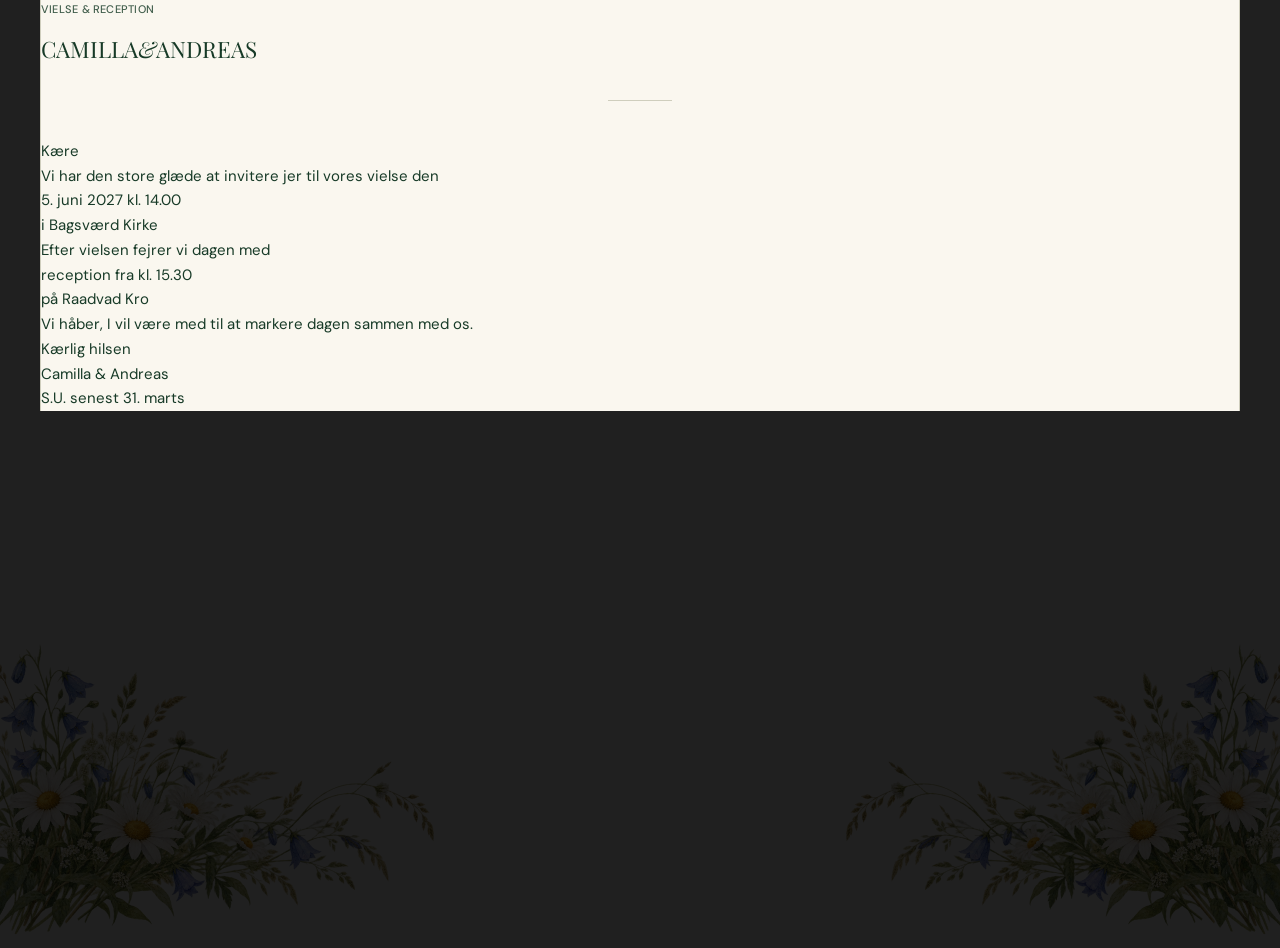
==== reception/index.html @ b546d403 "Make reception invitation a single text-based card" ====
<!doctype html>
<html lang="da">
<head>
  <meta charset="UTF-8"><meta name="viewport" content="width=device-width, initial-scale=1">
  <meta name="description" content="Invitation til vielse og reception for Camilla & Andreas">
  <title>Camilla & Andreas · Vielse og reception</title>
  <link rel="preconnect" href="https://fonts.googleapis.com"><link rel="preconnect" href="https://fonts.gstatic.com" crossorigin>
  <link href="https://fonts.googleapis.com/css2?family=DM+Sans:wght@400;500&family=Playfair+Display:ital,wght@0,400;0,500;1,400&display=swap" rel="stylesheet">
  <link rel="stylesheet" href="../style.css"><link rel="stylesheet" href="reception.css">
</head>
<body>
  <main>
    <section class="reception-card" aria-labelledby="couple">
      <img class="floral floral-left" src="../meadow-flowers.png" alt="">
      <img class="floral floral-right" src="../meadow-flowers.png" alt="">
      <div class="reception-card-content">
        <p class="label">Vielse &amp; reception</p>
        <h1 id="couple"><span>CAMILLA</span><em>&amp;</em><span>ANDREAS</span></h1>
        <span class="rule"></span>

        <p class="greeting">Kære</p>
        <p>Vi har den store glæde at invitere jer til vores vielse den</p>

        <p class="event-details">5. juni 2027 kl. 14.00<br><span>i Bagsværd Kirke</span></p>

        <p>Efter vielsen fejrer vi dagen med</p>

        <p class="event-details">reception fra kl. 15.30<br><span>på Raadvad Kro</span></p>

        <p>Vi håber, I vil være med til at markere dagen sammen med os.</p>

        <div class="signature">
          <p>Kærlig hilsen</p>
          <p>Camilla &amp; Andreas</p>
          <p class="rsvp">S.U. senest 31. marts</p>
        </div>
      </div>
    </section>
  </main>
</body>
</html>
---- style.css ----
:root{--ink:#173a27;--cream:#faf7ef;--line:#cfcebd;--muted:#405d4b}*{box-sizing:border-box}html{scroll-behavior:smooth}body{margin:0;background:#202020;color:var(--ink);font:15px/1.65 "DM Sans",sans-serif}body>*{background:var(--cream);max-width:1200px;margin:auto;border-left:1px solid var(--line);border-right:1px solid var(--line)}a{color:inherit;text-decoration:none}a:hover{text-decoration:underline;text-underline-offset:4px}h1,h2,h3,p{margin:0}h1,h2,h3{font-family:"Playfair Display",serif;font-weight:400;line-height:1.06}.site-header{height:72px;border-top:1px solid var(--line);border-bottom:1px solid var(--line);display:grid;place-items:center}nav{display:flex;gap:44px;text-transform:uppercase;font-size:10px;font-weight:500}nav a{color:var(--muted)}.hero{min-height:810px;position:relative;display:grid;place-items:center;overflow:hidden;border-bottom:1px solid var(--line)}.hero-content{position:relative;z-index:1;text-align:center;margin-top:-60px}.label{text-transform:uppercase;font-size:11px;letter-spacing:.02em;font-weight:500;color:var(--muted);margin-bottom:20px}.hero h1{display:grid;font-size:clamp(64px,10vw,132px);letter-spacing:.015em}.hero h1 em{font-size:.46em;line-height:.8;font-style:italic;font-weight:400}.rule{display:block;width:64px;height:1px;background:var(--line);margin:38px auto}.date{font:400 24px/1 "Playfair Display",serif;letter-spacing:.06em}.venues{display:flex;align-items:center;justify-content:center;gap:10px;margin-top:24px;color:var(--muted)}.venues b,footer b{font-weight:400;margin:0 3px}.map-icon{width:14px;height:14px;fill:none;stroke:currentColor;stroke-width:1.65;stroke-linecap:round;stroke-linejoin:round;flex:none}.venues a,.map-link{display:inline-flex;align-items:center;gap:5px}.venues a:hover,.map-link:hover{color:#0f4b79;text-decoration:none}.floral{position:absolute;pointer-events:none;mix-blend-mode:multiply;z-index:0}.floral-left{width:470px;left:-35px;bottom:-24px;transform:rotate(-6deg)}.floral-right{width:470px;right:-35px;bottom:-24px;transform:scaleX(-1) rotate(-6deg)}.section{min-height:610px;padding:130px 9%;border-bottom:1px solid var(--line)}.section>.label,.section>h2{text-align:center}.section h2{font-size:clamp(48px,6.7vw,78px)}.timeline-section{padding-bottom:110px;background:var(--cream)}.timeline{max-width:610px;margin:70px auto 0}.timeline-item{display:grid;grid-template-columns:145px 30px 1fr;gap:20px;min-height:123px;position:relative}.timeline-item:not(:last-child):after{content:"";position:absolute;width:1px;background:var(--line);left:159px;top:23px;bottom:-20px}.timeline-item time{text-align:right;padding-top:3px;font-size:14px;text-transform:uppercase;letter-spacing:.04em}.dot{width:11px;height:11px;border:1px solid var(--ink);border-radius:50%;background:var(--cream);margin-top:9px;z-index:1}.timeline-item h3,.practical-grid h3,.contact-list h3{font-size:29px}.timeline-item p{margin-top:7px;color:var(--muted)}.practical-section{background:#fbf8f0}.practical-layout{display:grid;grid-template-columns:1fr 1fr;gap:68px;margin-top:72px}.transport-column{border-top:1px solid var(--line)}.transport-column>h3{font-size:29px;padding:30px 0 28px}.transport-list article{padding:0 0 28px}.transport-list h4{font:400 21px/1.15 "Playfair Display",serif;margin:0}.transport-list p{margin-top:12px;max-width:390px}.practical-grid{display:block}.practical-grid article{padding:30px 0 28px;border-top:1px solid var(--line)}.practical-grid h3{font-size:29px}.practical-grid p{margin-top:16px;max-width:390px}.wishes-section{position:relative;overflow:hidden;min-height:480px;text-align:center;padding-top:110px}.wishes-section>p:not(.label){margin:25px auto 0}.wish-button{display:inline-block;margin-top:38px;padding:14px 23px;background:#dce3d2;color:var(--ink);font:400 17px/1 "Playfair Display",serif;text-decoration:none}.wish-button:hover{background:#cdd9c5;text-decoration:none}.floral-wishes{width:350px;left:-16px;bottom:-28px;transform:rotate(4deg)}.video-section{padding:80px 9%;border-bottom:1px solid var(--line)}.video-frame{max-width:900px;margin:auto;aspect-ratio:16/9;border:1px solid var(--line);background:#e8ecdf}.video-frame iframe{display:block;width:100%;height:100%;border:0}.contact-section{max-width:760px;margin:auto;min-height:430px}.contact-section .label{text-align:left}.contact-section h2{font-size:48px;border-bottom:1px solid var(--line);padding-bottom:28px}.contact-list article{margin-top:30px}.contact-list h3{font-size:19px}.contact-list p{margin-top:12px;line-height:1.85}footer{min-height:180px;text-align:center;padding:55px 20px;border-bottom:1px solid var(--line)}footer .rule{margin:10px auto 34px}footer p{font:400 19px/1 "Playfair Display",serif}@media(max-width:700px){body{background:var(--cream)}.site-header{height:60px}nav{gap:20px;font-size:9px}.hero{min-height:680px}.hero-content{margin-top:-45px}.hero h1{font-size:clamp(58px,18vw,92px)}.venues{gap:7px;font-size:13px;flex-wrap:wrap}.floral-left{width:210px;left:-25px;bottom:-12px}.floral-right{width:210px;right:-25px;bottom:-12px}.section{padding:90px 7%;min-height:auto}.video-section{padding:55px 7%}.timeline{margin-top:58px}.timeline-item{grid-template-columns:94px 24px 1fr;gap:12px;min-height:111px}.timeline-item:not(:last-child):after{left:105px}.timeline-item h3,.practical-grid h3{font-size:25px}.practical-layout{grid-template-columns:1fr;gap:0;margin-top:55px}.transport-column{margin-bottom:26px}.contact-section{min-height:auto}.contact-section h2{font-size:43px}.contact-list h3{font-size:20px}.wishes-section{min-height:440px}.floral-wishes{width:190px;left:-15px;bottom:-12px}.date{font-size:20px}}
---- reception/reception.css ----
.reception-hero{min-height:700px}.reception-hero .hero-content{max-width:650px;padding:0 28px}.reception-hero h1{font-size:clamp(62px,9vw,108px)}.reception-intro{min-height:auto;padding-bottom:115px;text-align:center}.reception-greeting{font:400 28px/1.2 "Playfair Display",serif;margin-bottom:26px}.reception-copy{max-width:600px;margin:auto;font-size:18px}.reception-copy strong{display:block;font:400 30px/1.25 "Playfair Display",serif;margin:27px 0 8px}.reception-copy .venue-line{color:var(--muted);font-size:15px}.reception-practical{min-height:auto;padding-top:105px;padding-bottom:105px}.reception-practical .practical-grid{display:grid;grid-template-columns:1fr 1fr;gap:68px;margin-top:55px}.reception-practical .practical-grid article{padding:30px 0 28px;border-top:1px solid var(--line)}.reception-practical .practical-grid h3{font-size:29px}.reception-practical .practical-grid p{margin-top:16px;max-width:390px}.reception-practical .map-link{font-weight:500}.reception-footer{min-height:160px}@media(max-width:700px){.reception-hero{min-height:620px}.reception-intro{padding-bottom:80px}.reception-copy{font-size:16px}.reception-copy strong{font-size:26px}.reception-practical{padding-top:80px;padding-bottom:80px}.reception-practical .practical-grid{grid-template-columns:1fr;gap:0;margin-top:48px}.reception-practical .practical-grid h3{font-size:25px}}
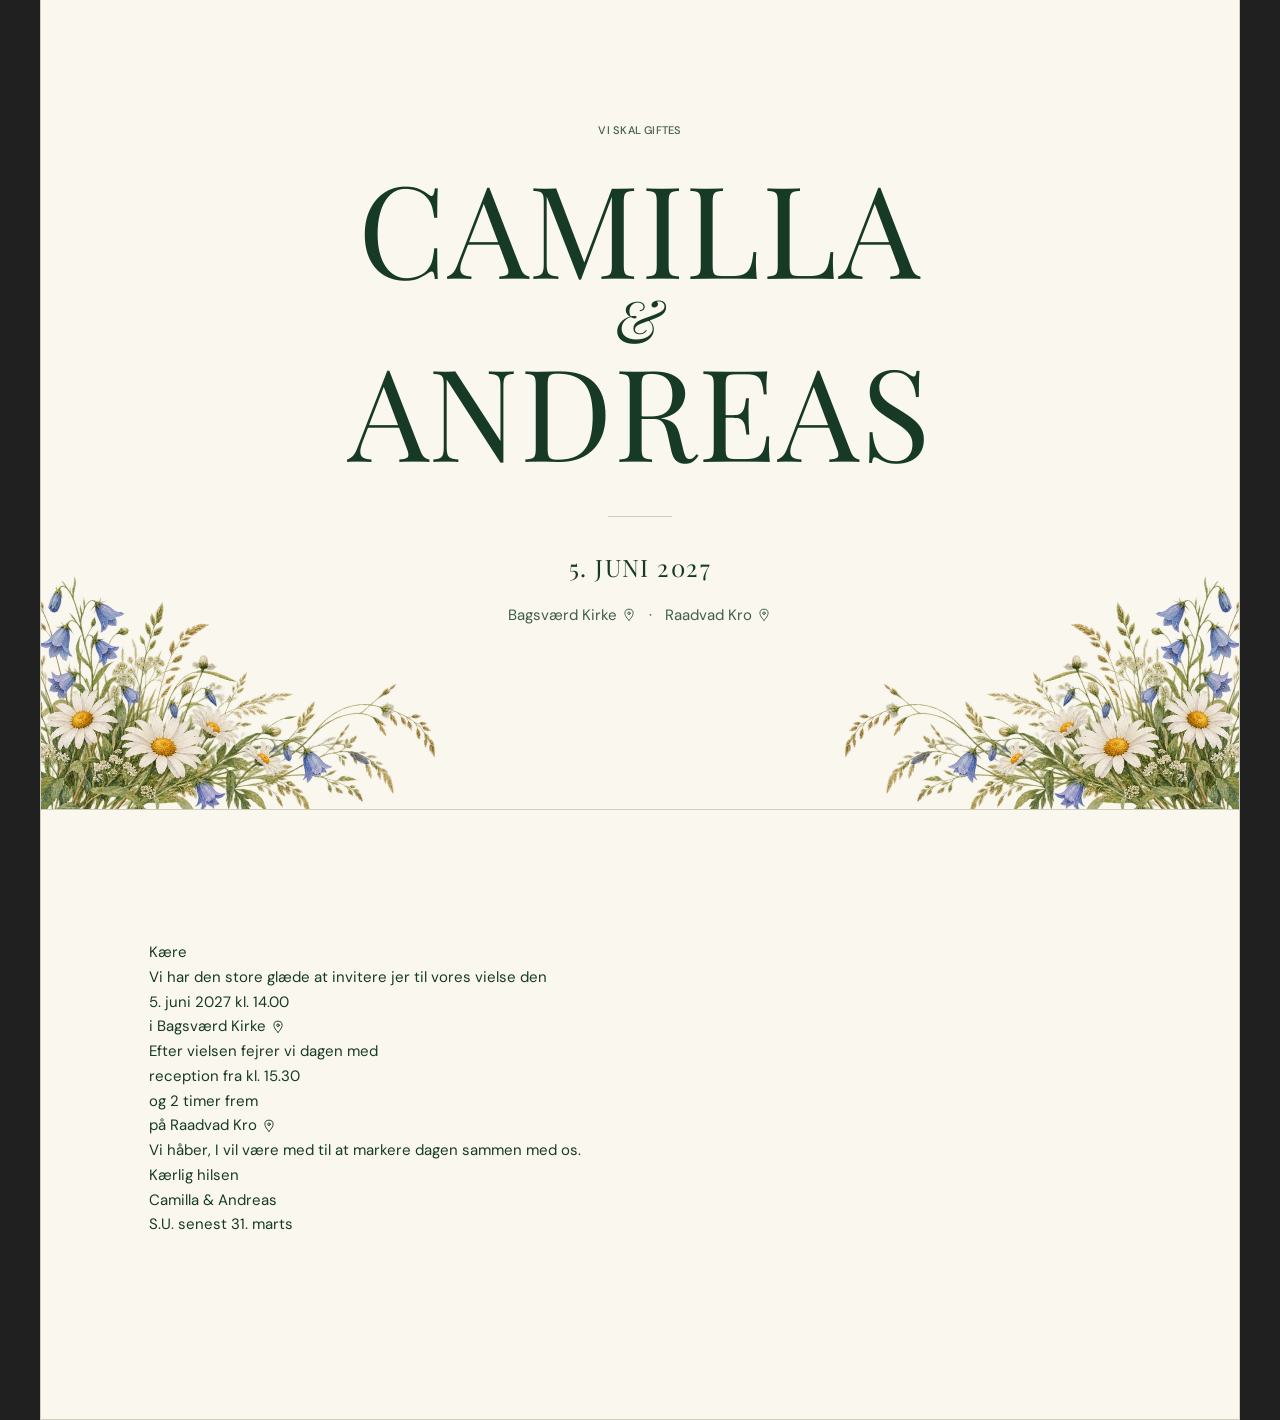
==== commit 16e30449: "Rebuild reception page around the main invitation design" ====
--- a/reception/index.html
+++ b/reception/index.html
@@ -10,29 +10,30 @@
 </head>
 <body>
   <main>
-    <section class="reception-card" aria-labelledby="couple">
+    <section class="hero" aria-labelledby="couple">
       <img class="floral floral-left" src="../meadow-flowers.png" alt="">
       <img class="floral floral-right" src="../meadow-flowers.png" alt="">
-      <div class="reception-card-content">
-        <p class="label">Vielse &amp; reception</p>
+      <div class="hero-content">
+        <p class="label">Vi skal giftes</p>
         <h1 id="couple"><span>CAMILLA</span><em>&amp;</em><span>ANDREAS</span></h1>
         <span class="rule"></span>
+        <p class="date">5. JUNI 2027</p>
+        <p class="venues"><a class="map-link" href="https://www.google.com/maps/search/?api=1&amp;query=Bagsv%C3%A6rd+Kirke" target="_blank" rel="noreferrer" title="Åbn Bagsværd Kirke i Google Maps"><span>Bagsværd Kirke</span><svg class="map-icon" viewBox="0 0 24 24" aria-hidden="true"><path d="M12 21s7-6.2 7-12A7 7 0 1 0 5 9c0 5.8 7 12 7 12Z"/><circle cx="12" cy="9" r="2.2"/></svg></a><b>·</b><a class="map-link" href="https://maps.app.goo.gl/bSJp3nUbBpWtcBUN6" target="_blank" rel="noreferrer" title="Åbn Raadvad Kro i Google Maps"><span>Raadvad Kro</span><svg class="map-icon" viewBox="0 0 24 24" aria-hidden="true"><path d="M12 21s7-6.2 7-12A7 7 0 1 0 5 9c0 5.8 7 12 7 12Z"/><circle cx="12" cy="9" r="2.2"/></svg></a></p>
+      </div>
+    </section>
 
-        <p class="greeting">Kære</p>
+    <section class="section reception-invitation" aria-label="Invitation">
+      <div class="invitation-copy">
+        <p class="invitation-greeting">Kære</p>
         <p>Vi har den store glæde at invitere jer til vores vielse den</p>
-
-        <p class="event-details">5. juni 2027 kl. 14.00<br><span>i Bagsværd Kirke</span></p>
-
+        <p class="invitation-event">5. juni 2027 kl. 14.00<br><a class="map-link" href="https://www.google.com/maps/search/?api=1&amp;query=Bagsv%C3%A6rd+Kirke" target="_blank" rel="noreferrer" title="Åbn Bagsværd Kirke i Google Maps"><span>i Bagsværd Kirke</span><svg class="map-icon" viewBox="0 0 24 24" aria-hidden="true"><path d="M12 21s7-6.2 7-12A7 7 0 1 0 5 9c0 5.8 7 12 7 12Z"/><circle cx="12" cy="9" r="2.2"/></svg></a></p>
         <p>Efter vielsen fejrer vi dagen med</p>
-
-        <p class="event-details">reception fra kl. 15.30<br><span>på Raadvad Kro</span></p>
-
+        <p class="invitation-event">reception fra kl. 15.30<br><span>og 2 timer frem</span><br><a class="map-link" href="https://maps.app.goo.gl/bSJp3nUbBpWtcBUN6" target="_blank" rel="noreferrer" title="Åbn Raadvad Kro i Google Maps"><span>på Raadvad Kro</span><svg class="map-icon" viewBox="0 0 24 24" aria-hidden="true"><path d="M12 21s7-6.2 7-12A7 7 0 1 0 5 9c0 5.8 7 12 7 12Z"/><circle cx="12" cy="9" r="2.2"/></svg></a></p>
         <p>Vi håber, I vil være med til at markere dagen sammen med os.</p>
-
-        <div class="signature">
+        <div class="invitation-signature">
           <p>Kærlig hilsen</p>
           <p>Camilla &amp; Andreas</p>
-          <p class="rsvp">S.U. senest 31. marts</p>
+          <p class="invitation-rsvp">S.U. senest 31. marts</p>
         </div>
       </div>
     </section>
--- a/reception/reception.css
+++ b/reception/reception.css
@@ -1 +1 @@
-.reception-hero{min-height:700px}.reception-hero .hero-content{max-width:650px;padding:0 28px}.reception-hero h1{font-size:clamp(62px,9vw,108px)}.reception-intro{min-height:auto;padding-bottom:115px;text-align:center}.reception-greeting{font:400 28px/1.2 "Playfair Display",serif;margin-bottom:26px}.reception-copy{max-width:600px;margin:auto;font-size:18px}.reception-copy strong{display:block;font:400 30px/1.25 "Playfair Display",serif;margin:27px 0 8px}.reception-copy .venue-line{color:var(--muted);font-size:15px}.reception-practical{min-height:auto;padding-top:105px;padding-bottom:105px}.reception-practical .practical-grid{display:grid;grid-template-columns:1fr 1fr;gap:68px;margin-top:55px}.reception-practical .practical-grid article{padding:30px 0 28px;border-top:1px solid var(--line)}.reception-practical .practical-grid h3{font-size:29px}.reception-practical .practical-grid p{margin-top:16px;max-width:390px}.reception-practical .map-link{font-weight:500}.reception-footer{min-height:160px}@media(max-width:700px){.reception-hero{min-height:620px}.reception-intro{padding-bottom:80px}.reception-copy{font-size:16px}.reception-copy strong{font-size:26px}.reception-practical{padding-top:80px;padding-bottom:80px}.reception-practical .practical-grid{grid-template-columns:1fr;gap:0;margin-top:48px}.reception-practical .practical-grid h3{font-size:25px}}+.reception-card{min-height:1000px;position:relative;display:grid;place-items:center;overflow:hidden;border-top:1px solid var(--line);border-bottom:1px solid var(--line);padding:110px 28px}.reception-card-content{position:relative;z-index:1;max-width:620px;text-align:center;font-size:17px}.reception-card .label{margin-bottom:22px}.reception-card h1{display:grid;font-size:clamp(60px,8vw,104px);letter-spacing:.015em}.reception-card h1 em{font-size:.46em;line-height:.8;font-style:italic;font-weight:400}.reception-card .rule{margin:34px auto}.reception-card-content>p{margin:0 auto 21px}.reception-card .greeting{font:400 29px/1.1 "Playfair Display",serif;margin-bottom:29px}.event-details{font:400 29px/1.25 "Playfair Display",serif!important;margin:30px auto 34px!important}.event-details span{font-size:.76em;color:var(--muted)}.signature{margin-top:50px}.signature p{margin:0}.signature p:nth-child(2){font:400 25px/1.25 "Playfair Display",serif;margin-top:8px}.signature .rsvp{margin-top:28px;font-size:14px;color:var(--muted);text-transform:uppercase;letter-spacing:.03em}.floral{position:absolute;pointer-events:none;mix-blend-mode:multiply;z-index:0}.floral-left{width:430px;left:-35px;bottom:-24px;transform:rotate(-6deg)}.floral-right{width:430px;right:-35px;bottom:-24px;transform:scaleX(-1) rotate(-6deg)}@media(max-width:700px){.reception-card{min-height:860px;padding:78px 24px}.reception-card-content{font-size:16px}.reception-card h1{font-size:clamp(54px,17vw,84px)}.reception-card .rule{margin:29px auto}.reception-card .greeting{font-size:27px;margin-bottom:25px}.event-details{font-size:25px!important;margin:26px auto 30px!important}.signature{margin-top:42px}.floral-left{width:200px;left:-24px;bottom:-12px}.floral-right{width:200px;right:-24px;bottom:-12px}}
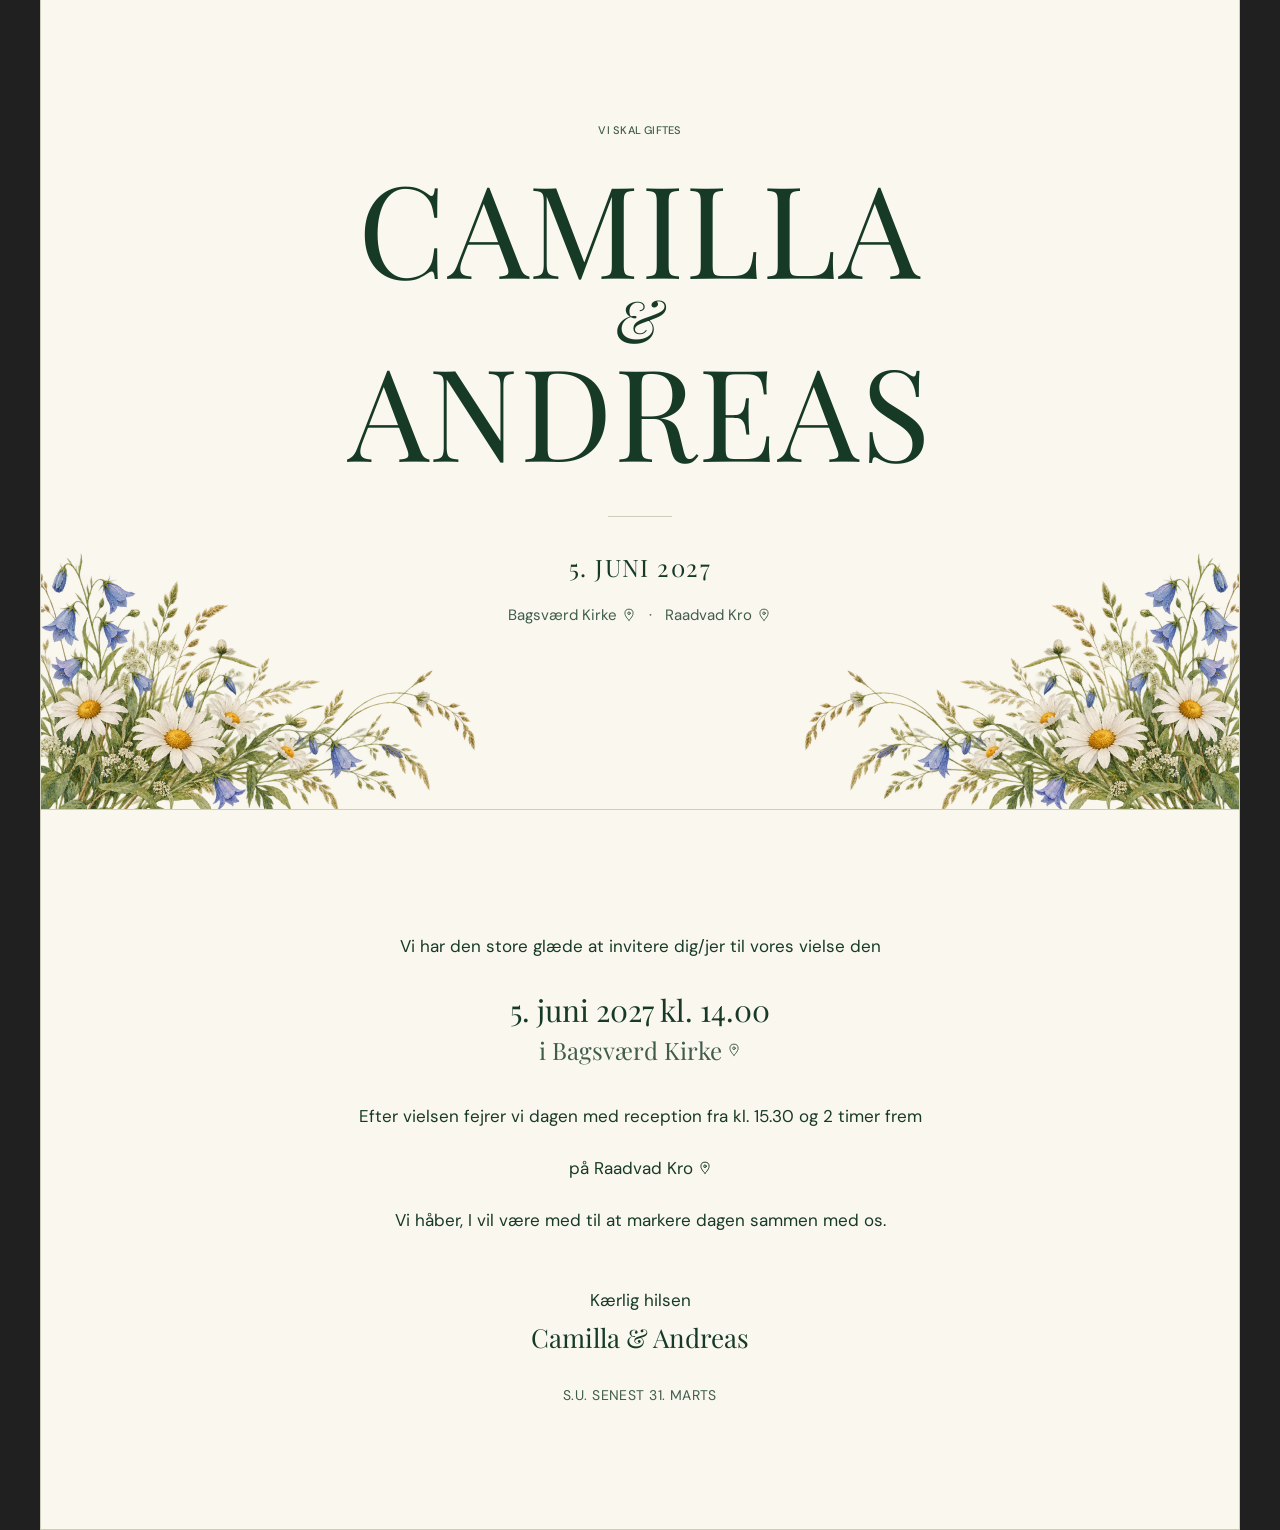
==== commit a31d9750: "Refine reception invitation wording" ====
--- a/reception/index.html
+++ b/reception/index.html
@@ -24,11 +24,10 @@
 
     <section class="section reception-invitation" aria-label="Invitation">
       <div class="invitation-copy">
-        <p class="invitation-greeting">Kære</p>
-        <p>Vi har den store glæde at invitere jer til vores vielse den</p>
+        <p>Vi har den store glæde at invitere dig/jer til vores vielse den</p>
         <p class="invitation-event">5. juni 2027 kl. 14.00<br><a class="map-link" href="https://www.google.com/maps/search/?api=1&amp;query=Bagsv%C3%A6rd+Kirke" target="_blank" rel="noreferrer" title="Åbn Bagsværd Kirke i Google Maps"><span>i Bagsværd Kirke</span><svg class="map-icon" viewBox="0 0 24 24" aria-hidden="true"><path d="M12 21s7-6.2 7-12A7 7 0 1 0 5 9c0 5.8 7 12 7 12Z"/><circle cx="12" cy="9" r="2.2"/></svg></a></p>
-        <p>Efter vielsen fejrer vi dagen med</p>
-        <p class="invitation-event">reception fra kl. 15.30<br><span>og 2 timer frem</span><br><a class="map-link" href="https://maps.app.goo.gl/bSJp3nUbBpWtcBUN6" target="_blank" rel="noreferrer" title="Åbn Raadvad Kro i Google Maps"><span>på Raadvad Kro</span><svg class="map-icon" viewBox="0 0 24 24" aria-hidden="true"><path d="M12 21s7-6.2 7-12A7 7 0 1 0 5 9c0 5.8 7 12 7 12Z"/><circle cx="12" cy="9" r="2.2"/></svg></a></p>
+        <p>Efter vielsen fejrer vi dagen med reception fra kl. 15.30 og 2 timer frem</p>
+        <p class="invitation-place"><a class="map-link" href="https://maps.app.goo.gl/bSJp3nUbBpWtcBUN6" target="_blank" rel="noreferrer" title="Åbn Raadvad Kro i Google Maps"><span>på Raadvad Kro</span><svg class="map-icon" viewBox="0 0 24 24" aria-hidden="true"><path d="M12 21s7-6.2 7-12A7 7 0 1 0 5 9c0 5.8 7 12 7 12Z"/><circle cx="12" cy="9" r="2.2"/></svg></a></p>
         <p>Vi håber, I vil være med til at markere dagen sammen med os.</p>
         <div class="invitation-signature">
           <p>Kærlig hilsen</p>
--- a/reception/reception.css
+++ b/reception/reception.css
@@ -1 +1 @@
-.reception-card{min-height:1000px;position:relative;display:grid;place-items:center;overflow:hidden;border-top:1px solid var(--line);border-bottom:1px solid var(--line);padding:110px 28px}.reception-card-content{position:relative;z-index:1;max-width:620px;text-align:center;font-size:17px}.reception-card .label{margin-bottom:22px}.reception-card h1{display:grid;font-size:clamp(60px,8vw,104px);letter-spacing:.015em}.reception-card h1 em{font-size:.46em;line-height:.8;font-style:italic;font-weight:400}.reception-card .rule{margin:34px auto}.reception-card-content>p{margin:0 auto 21px}.reception-card .greeting{font:400 29px/1.1 "Playfair Display",serif;margin-bottom:29px}.event-details{font:400 29px/1.25 "Playfair Display",serif!important;margin:30px auto 34px!important}.event-details span{font-size:.76em;color:var(--muted)}.signature{margin-top:50px}.signature p{margin:0}.signature p:nth-child(2){font:400 25px/1.25 "Playfair Display",serif;margin-top:8px}.signature .rsvp{margin-top:28px;font-size:14px;color:var(--muted);text-transform:uppercase;letter-spacing:.03em}.floral{position:absolute;pointer-events:none;mix-blend-mode:multiply;z-index:0}.floral-left{width:430px;left:-35px;bottom:-24px;transform:rotate(-6deg)}.floral-right{width:430px;right:-35px;bottom:-24px;transform:scaleX(-1) rotate(-6deg)}@media(max-width:700px){.reception-card{min-height:860px;padding:78px 24px}.reception-card-content{font-size:16px}.reception-card h1{font-size:clamp(54px,17vw,84px)}.reception-card .rule{margin:29px auto}.reception-card .greeting{font-size:27px;margin-bottom:25px}.event-details{font-size:25px!important;margin:26px auto 30px!important}.signature{margin-top:42px}.floral-left{width:200px;left:-24px;bottom:-12px}.floral-right{width:200px;right:-24px;bottom:-12px}}+.reception-invitation{min-height:720px;display:grid;place-items:center;text-align:center;padding-top:110px;padding-bottom:110px}.invitation-copy{max-width:610px;font-size:17px}.invitation-copy>p{margin:0 auto 24px}.invitation-greeting{font:400 31px/1.15 "Playfair Display",serif!important;margin-bottom:30px!important}.invitation-event{font:400 30px/1.28 "Playfair Display",serif!important;margin:31px auto 34px!important}.invitation-event>span{font-size:.8em;color:var(--muted)}.invitation-event .map-link{font-size:.8em;color:var(--muted);margin-top:2px}.invitation-signature{margin-top:52px}.invitation-signature p{margin:0}.invitation-signature p:nth-child(2){font:400 26px/1.25 "Playfair Display",serif;margin-top:8px}.invitation-rsvp{margin-top:30px!important;color:var(--muted);font-size:14px;text-transform:uppercase;letter-spacing:.03em}.reception-invitation .map-link:hover{color:#0f4b79;text-decoration:none}@media(max-width:700px){.reception-invitation{min-height:620px;padding:80px 8%}.invitation-copy{font-size:16px}.invitation-greeting{font-size:28px!important}.invitation-event{font-size:26px!important;margin:28px auto 31px!important}.invitation-signature{margin-top:44px}}
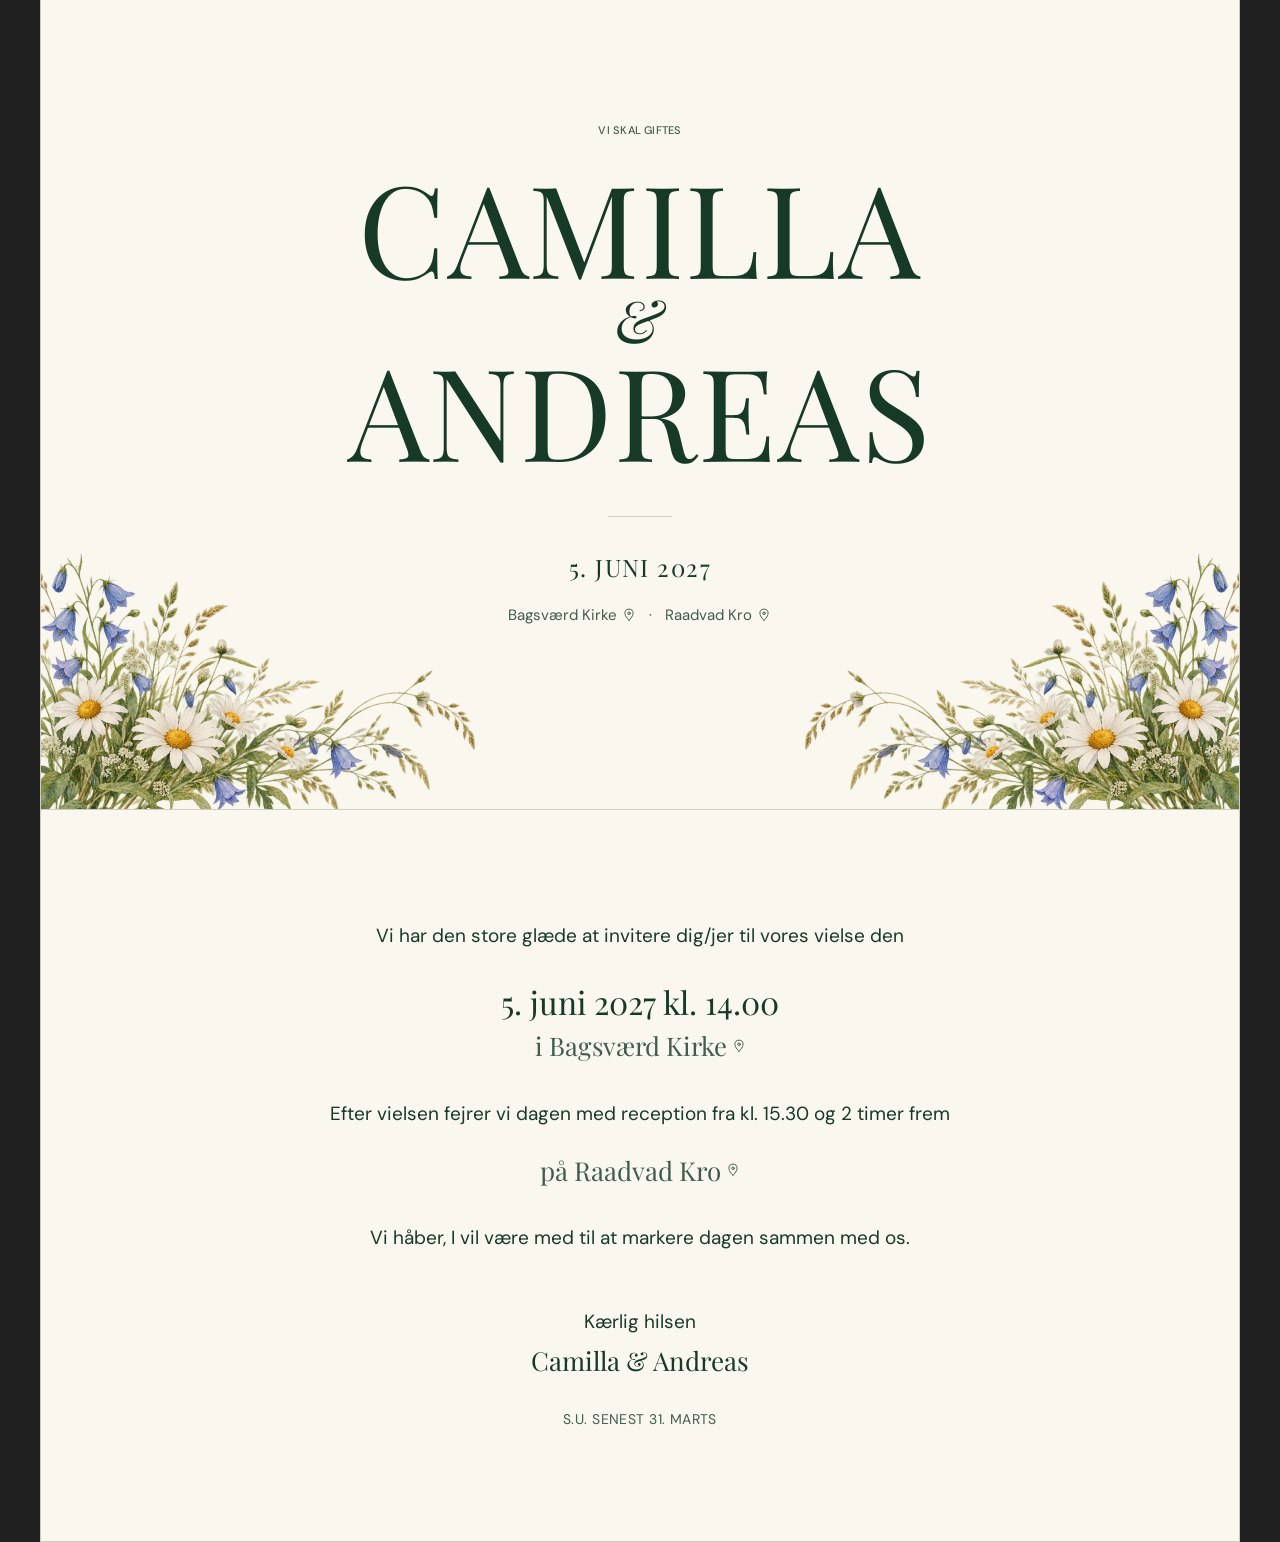
==== commit 6223ffbf: "Reduce reception invitation hero" ====
--- a/reception/index.html
+++ b/reception/index.html
@@ -10,7 +10,7 @@
 </head>
 <body>
   <main>
-    <section class="hero" aria-labelledby="couple">
+    <section class="hero reception-hero" aria-labelledby="couple">
       <img class="floral floral-left" src="../meadow-flowers.png" alt="">
       <img class="floral floral-right" src="../meadow-flowers.png" alt="">
       <div class="hero-content">
--- a/reception/reception.css
+++ b/reception/reception.css
@@ -1 +1 @@
-.reception-invitation{min-height:720px;display:grid;place-items:center;text-align:center;padding-top:110px;padding-bottom:110px}.invitation-copy{max-width:610px;font-size:17px}.invitation-copy>p{margin:0 auto 24px}.invitation-greeting{font:400 31px/1.15 "Playfair Display",serif!important;margin-bottom:30px!important}.invitation-event{font:400 30px/1.28 "Playfair Display",serif!important;margin:31px auto 34px!important}.invitation-event>span{font-size:.8em;color:var(--muted)}.invitation-event .map-link{font-size:.8em;color:var(--muted);margin-top:2px}.invitation-signature{margin-top:52px}.invitation-signature p{margin:0}.invitation-signature p:nth-child(2){font:400 26px/1.25 "Playfair Display",serif;margin-top:8px}.invitation-rsvp{margin-top:30px!important;color:var(--muted);font-size:14px;text-transform:uppercase;letter-spacing:.03em}.reception-invitation .map-link:hover{color:#0f4b79;text-decoration:none}@media(max-width:700px){.reception-invitation{min-height:620px;padding:80px 8%}.invitation-copy{font-size:16px}.invitation-greeting{font-size:28px!important}.invitation-event{font-size:26px!important;margin:28px auto 31px!important}.invitation-signature{margin-top:44px}}+.reception-invitation{min-height:720px;display:grid;place-items:center;text-align:center;padding-top:110px;padding-bottom:110px}.invitation-copy{max-width:660px;font-size:19px}.invitation-copy>p{margin:0 auto 24px}.invitation-event{font:400 32px/1.28 "Playfair Display",serif!important;margin:31px auto 34px!important}.invitation-event>span{font-size:.8em;color:var(--muted)}.invitation-event .map-link{font-size:.8em;color:var(--muted);margin-top:2px}.invitation-place{font:400 26px/1.3 "Playfair Display",serif!important;margin:0 auto 35px!important;color:var(--muted)}.invitation-place .map-link{color:inherit}.invitation-signature{margin-top:52px}.invitation-signature p{margin:0}.invitation-signature p:nth-child(2){font:400 26px/1.25 "Playfair Display",serif;margin-top:8px}.invitation-rsvp{margin-top:30px!important;color:var(--muted);font-size:14px;text-transform:uppercase;letter-spacing:.03em}.reception-invitation .map-link:hover{color:#0f4b79;text-decoration:none}@media(max-width:700px){.reception-invitation{min-height:620px;padding:80px 8%}.invitation-copy{font-size:17px}.invitation-event{font-size:28px!important;margin:28px auto 31px!important}.invitation-place{font-size:24px!important;margin-bottom:31px!important}.invitation-signature{margin-top:44px}}
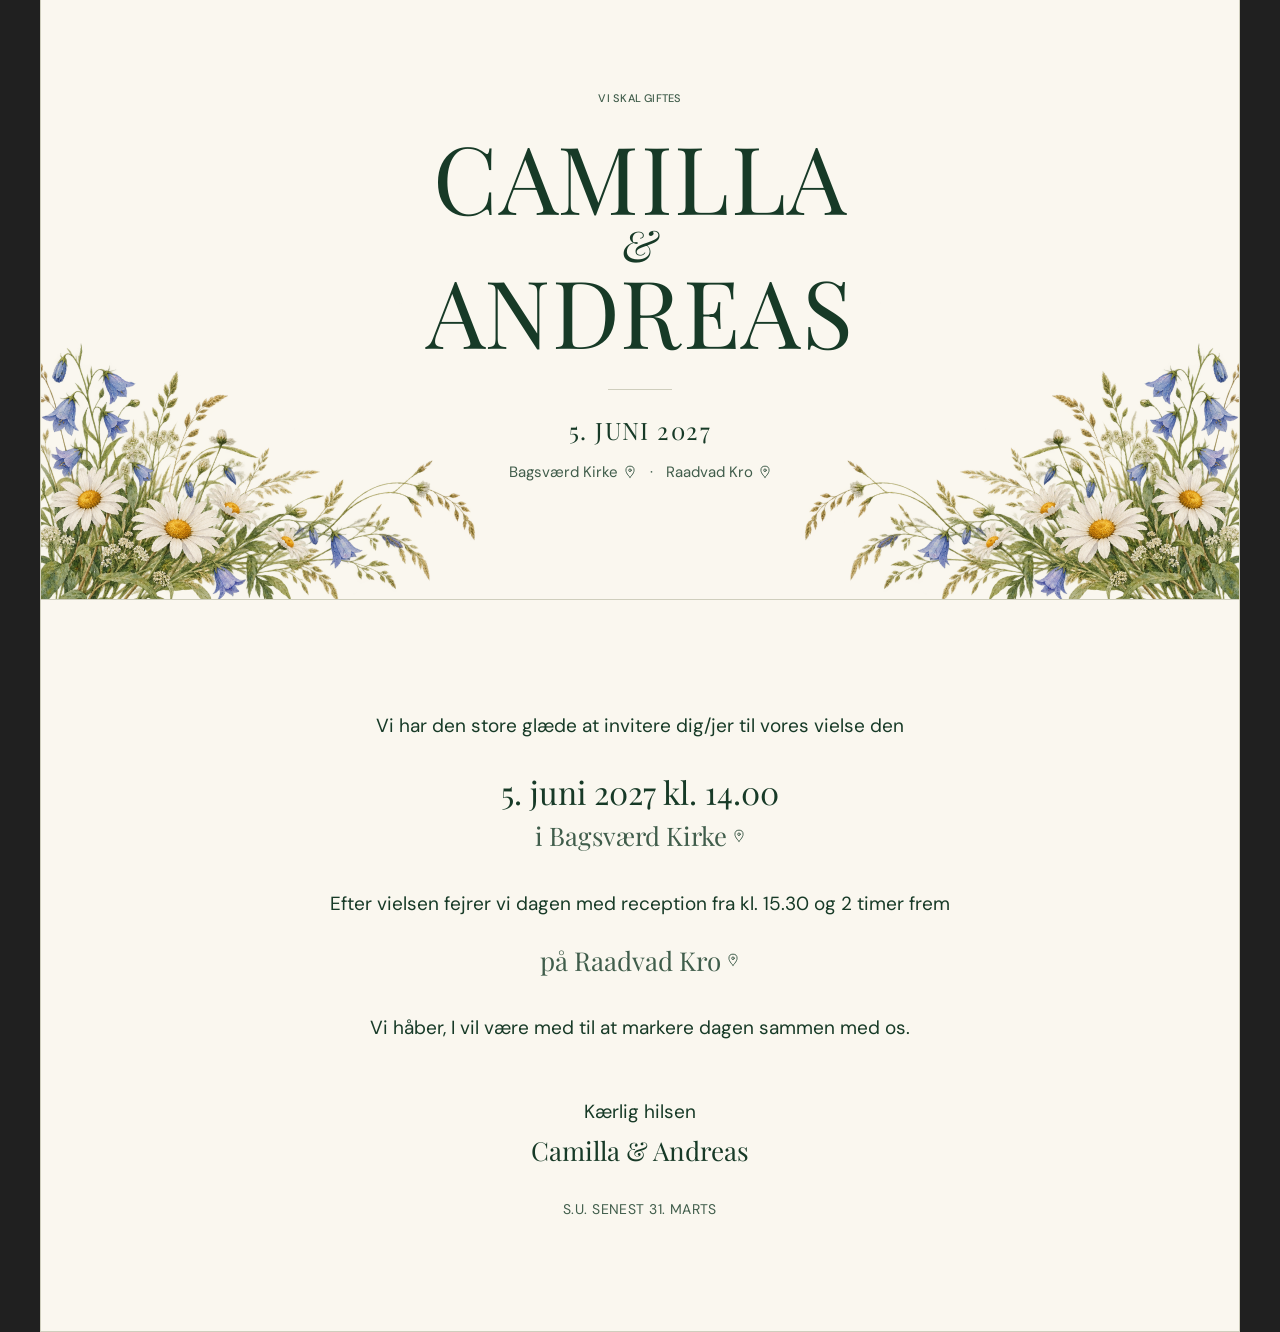
==== commit b8dac61b: "Refresh reception invitation stylesheet" ====
--- a/reception/index.html
+++ b/reception/index.html
@@ -6,7 +6,7 @@
   <title>Camilla & Andreas · Vielse og reception</title>
   <link rel="preconnect" href="https://fonts.googleapis.com"><link rel="preconnect" href="https://fonts.gstatic.com" crossorigin>
   <link href="https://fonts.googleapis.com/css2?family=DM+Sans:wght@400;500&family=Playfair+Display:ital,wght@0,400;0,500;1,400&display=swap" rel="stylesheet">
-  <link rel="stylesheet" href="../style.css"><link rel="stylesheet" href="reception.css">
+  <link rel="stylesheet" href="../style.css"><link rel="stylesheet" href="reception.css?v=20261028-3">
 </head>
 <body>
   <main>
--- a/reception/reception.css
+++ b/reception/reception.css
@@ -1 +1 @@
-.reception-invitation{min-height:720px;display:grid;place-items:center;text-align:center;padding-top:110px;padding-bottom:110px}.invitation-copy{max-width:660px;font-size:19px}.invitation-copy>p{margin:0 auto 24px}.invitation-event{font:400 32px/1.28 "Playfair Display",serif!important;margin:31px auto 34px!important}.invitation-event>span{font-size:.8em;color:var(--muted)}.invitation-event .map-link{font-size:.8em;color:var(--muted);margin-top:2px}.invitation-place{font:400 26px/1.3 "Playfair Display",serif!important;margin:0 auto 35px!important;color:var(--muted)}.invitation-place .map-link{color:inherit}.invitation-signature{margin-top:52px}.invitation-signature p{margin:0}.invitation-signature p:nth-child(2){font:400 26px/1.25 "Playfair Display",serif;margin-top:8px}.invitation-rsvp{margin-top:30px!important;color:var(--muted);font-size:14px;text-transform:uppercase;letter-spacing:.03em}.reception-invitation .map-link:hover{color:#0f4b79;text-decoration:none}@media(max-width:700px){.reception-invitation{min-height:620px;padding:80px 8%}.invitation-copy{font-size:17px}.invitation-event{font-size:28px!important;margin:28px auto 31px!important}.invitation-place{font-size:24px!important;margin-bottom:31px!important}.invitation-signature{margin-top:44px}}+.reception-invitation{min-height:720px;display:grid;place-items:center;text-align:center;padding-top:110px;padding-bottom:110px}.invitation-copy{max-width:660px;font-size:19px}.invitation-copy>p{margin:0 auto 24px}.invitation-event{font:400 32px/1.28 "Playfair Display",serif!important;margin:31px auto 34px!important}.invitation-event>span{font-size:.8em;color:var(--muted)}.invitation-event .map-link{font-size:.8em;color:var(--muted);margin-top:2px}.invitation-place{font:400 26px/1.3 "Playfair Display",serif!important;margin:0 auto 35px!important;color:var(--muted)}.invitation-place .map-link{color:inherit}.invitation-signature{margin-top:52px}.invitation-signature p{margin:0}.invitation-signature p:nth-child(2){font:400 26px/1.25 "Playfair Display",serif;margin-top:8px}.invitation-rsvp{margin-top:30px!important;color:var(--muted);font-size:14px;text-transform:uppercase;letter-spacing:.03em}.reception-invitation .map-link:hover{color:#0f4b79;text-decoration:none}@media(max-width:700px){.reception-invitation{min-height:620px;padding:80px 8%}.invitation-copy{font-size:17px}.invitation-event{font-size:28px!important;margin:28px auto 31px!important}.invitation-place{font-size:24px!important;margin-bottom:31px!important}.invitation-signature{margin-top:44px}}.reception-hero{min-height:600px}.reception-hero .hero-content{margin-top:-25px}.reception-hero h1{font-size:clamp(54px,8vw,94px)}.reception-hero .rule{margin:28px auto}.reception-hero .venues{margin-top:18px}.invitation-copy{margin-left:auto;margin-right:auto;text-align:center}.invitation-copy>p,.invitation-signature p{text-align:center}@media(max-width:700px){.reception-hero{min-height:540px}.reception-hero .hero-content{margin-top:-15px}.reception-hero h1{font-size:clamp(52px,16vw,80px)}}
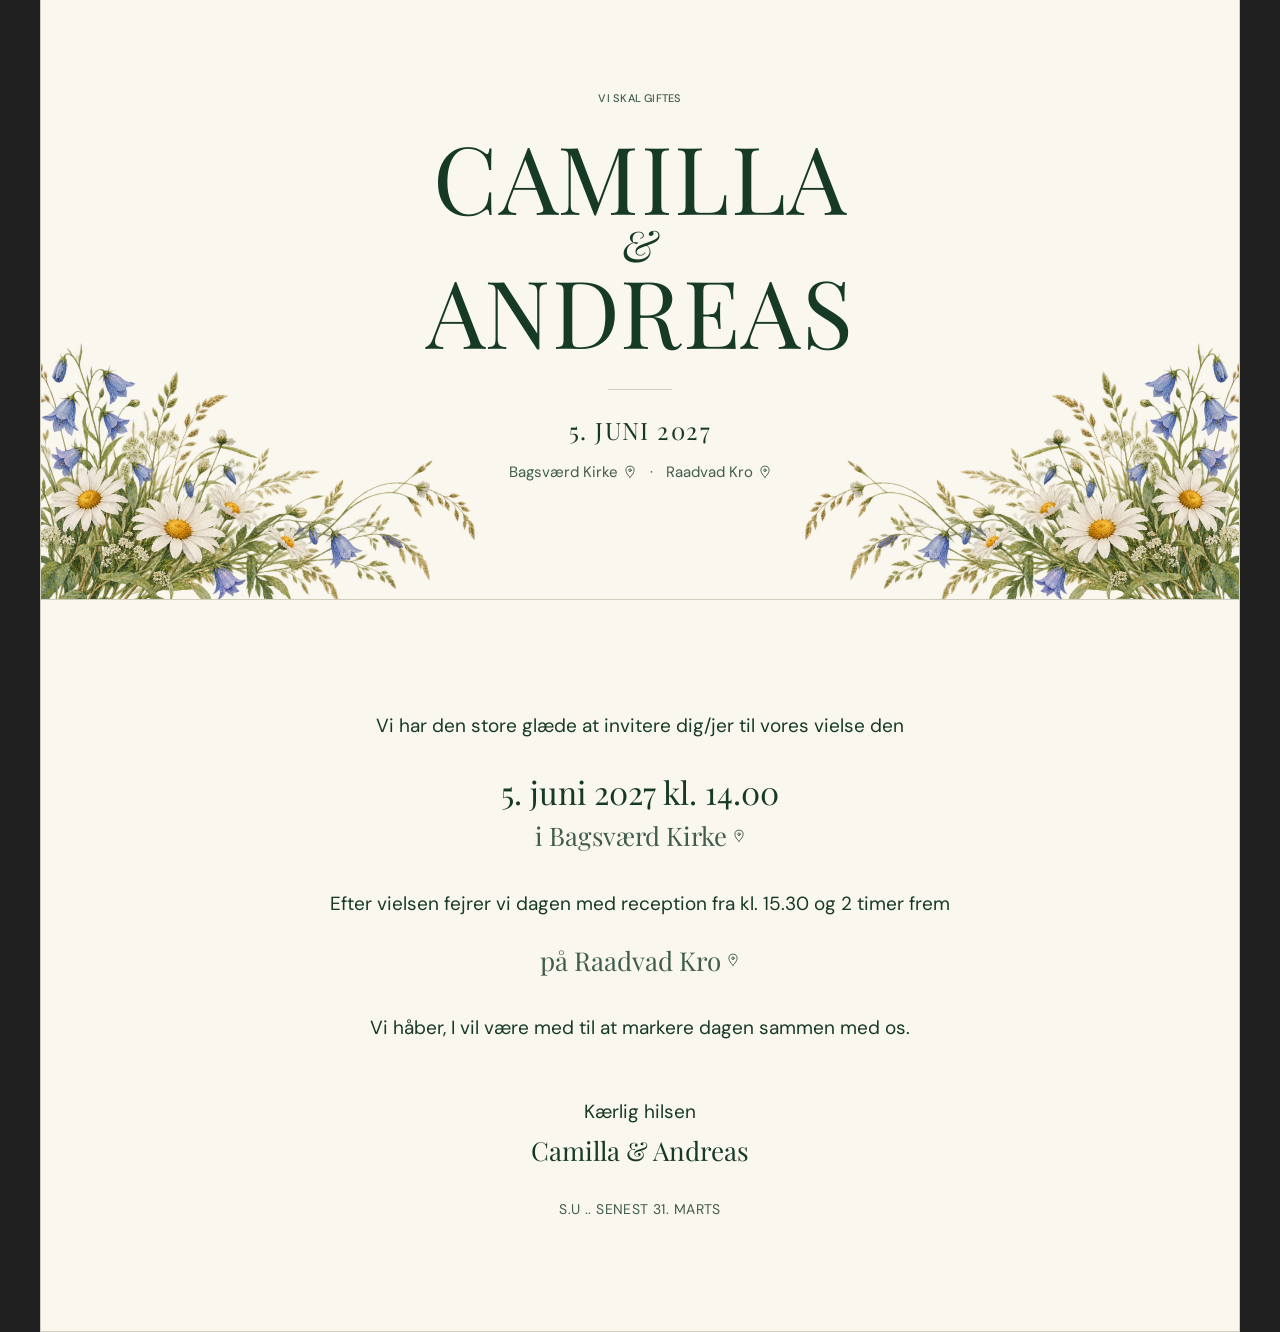
==== commit 1c70aeb5: "Update reception RSVP marker" ====
--- a/reception/index.html
+++ b/reception/index.html
@@ -32,7 +32,7 @@
         <div class="invitation-signature">
           <p>Kærlig hilsen</p>
           <p>Camilla &amp; Andreas</p>
-          <p class="invitation-rsvp">S.U. senest 31. marts</p>
+          <p class="invitation-rsvp">S.U .. senest 31. marts</p>
         </div>
       </div>
     </section>
--- a/reception/reception.css
+++ b/reception/reception.css
@@ -1 +1 @@
-.reception-invitation{min-height:720px;display:grid;place-items:center;text-align:center;padding-top:110px;padding-bottom:110px}.invitation-copy{max-width:660px;font-size:19px}.invitation-copy>p{margin:0 auto 24px}.invitation-event{font:400 32px/1.28 "Playfair Display",serif!important;margin:31px auto 34px!important}.invitation-event>span{font-size:.8em;color:var(--muted)}.invitation-event .map-link{font-size:.8em;color:var(--muted);margin-top:2px}.invitation-place{font:400 26px/1.3 "Playfair Display",serif!important;margin:0 auto 35px!important;color:var(--muted)}.invitation-place .map-link{color:inherit}.invitation-signature{margin-top:52px}.invitation-signature p{margin:0}.invitation-signature p:nth-child(2){font:400 26px/1.25 "Playfair Display",serif;margin-top:8px}.invitation-rsvp{margin-top:30px!important;color:var(--muted);font-size:14px;text-transform:uppercase;letter-spacing:.03em}.reception-invitation .map-link:hover{color:#0f4b79;text-decoration:none}@media(max-width:700px){.reception-invitation{min-height:620px;padding:80px 8%}.invitation-copy{font-size:17px}.invitation-event{font-size:28px!important;margin:28px auto 31px!important}.invitation-place{font-size:24px!important;margin-bottom:31px!important}.invitation-signature{margin-top:44px}}.reception-hero{min-height:600px}.reception-hero .hero-content{margin-top:-25px}.reception-hero h1{font-size:clamp(54px,8vw,94px)}.reception-hero .rule{margin:28px auto}.reception-hero .venues{margin-top:18px}.invitation-copy{margin-left:auto;margin-right:auto;text-align:center}.invitation-copy>p,.invitation-signature p{text-align:center}@media(max-width:700px){.reception-hero{min-height:540px}.reception-hero .hero-content{margin-top:-15px}.reception-hero h1{font-size:clamp(52px,16vw,80px)}}+.reception-invitation{min-height:720px;display:grid;place-items:center;text-align:center;padding-top:110px;padding-bottom:110px}.invitation-copy{max-width:660px;font-size:19px}.invitation-copy>p{margin:0 auto 24px}.invitation-event{font:400 32px/1.28 "Playfair Display",serif!important;margin:31px auto 34px!important}.invitation-event>span{font-size:.8em;color:var(--muted)}.invitation-event .map-link{font-size:.8em;color:var(--muted);margin-top:2px}.invitation-place{font:400 26px/1.3 "Playfair Display",serif!important;margin:0 auto 35px!important;color:var(--muted)}.invitation-place .map-link{color:inherit}.invitation-signature{margin-top:52px}.invitation-signature p{margin:0}.invitation-signature p:nth-child(2){font:400 26px/1.25 "Playfair Display",serif;margin-top:8px}.invitation-rsvp{margin-top:30px!important;color:var(--muted);font-size:14px;text-transform:uppercase;letter-spacing:.03em}.reception-invitation .map-link:hover{color:#0f4b79;text-decoration:none}@media(max-width:700px){.reception-invitation{min-height:620px;padding:80px 8%}.invitation-copy{font-size:17px}.invitation-event{font-size:28px!important;margin:28px auto 31px!important}.invitation-place{font-size:24px!important;margin-bottom:31px!important}.invitation-signature{margin-top:44px}}.reception-hero{min-height:600px}.reception-hero .hero-content{margin-top:-25px}.reception-hero h1{font-size:clamp(54px,8vw,94px)}.reception-hero .rule{margin:28px auto}.reception-hero .venues{margin-top:18px}.invitation-copy{margin-left:auto;margin-right:auto;text-align:center}.invitation-copy>p,.invitation-signature p{text-align:center}@media(max-width:700px){.reception-hero{min-height:540px}.reception-hero .hero-content{margin-top:-15px}.reception-hero h1{font-size:clamp(52px,16vw,80px)}}.reception-invitation,.reception-invitation .invitation-copy,.reception-invitation .invitation-copy p,.reception-invitation .invitation-signature,.reception-invitation .invitation-signature p{text-align:center!important}
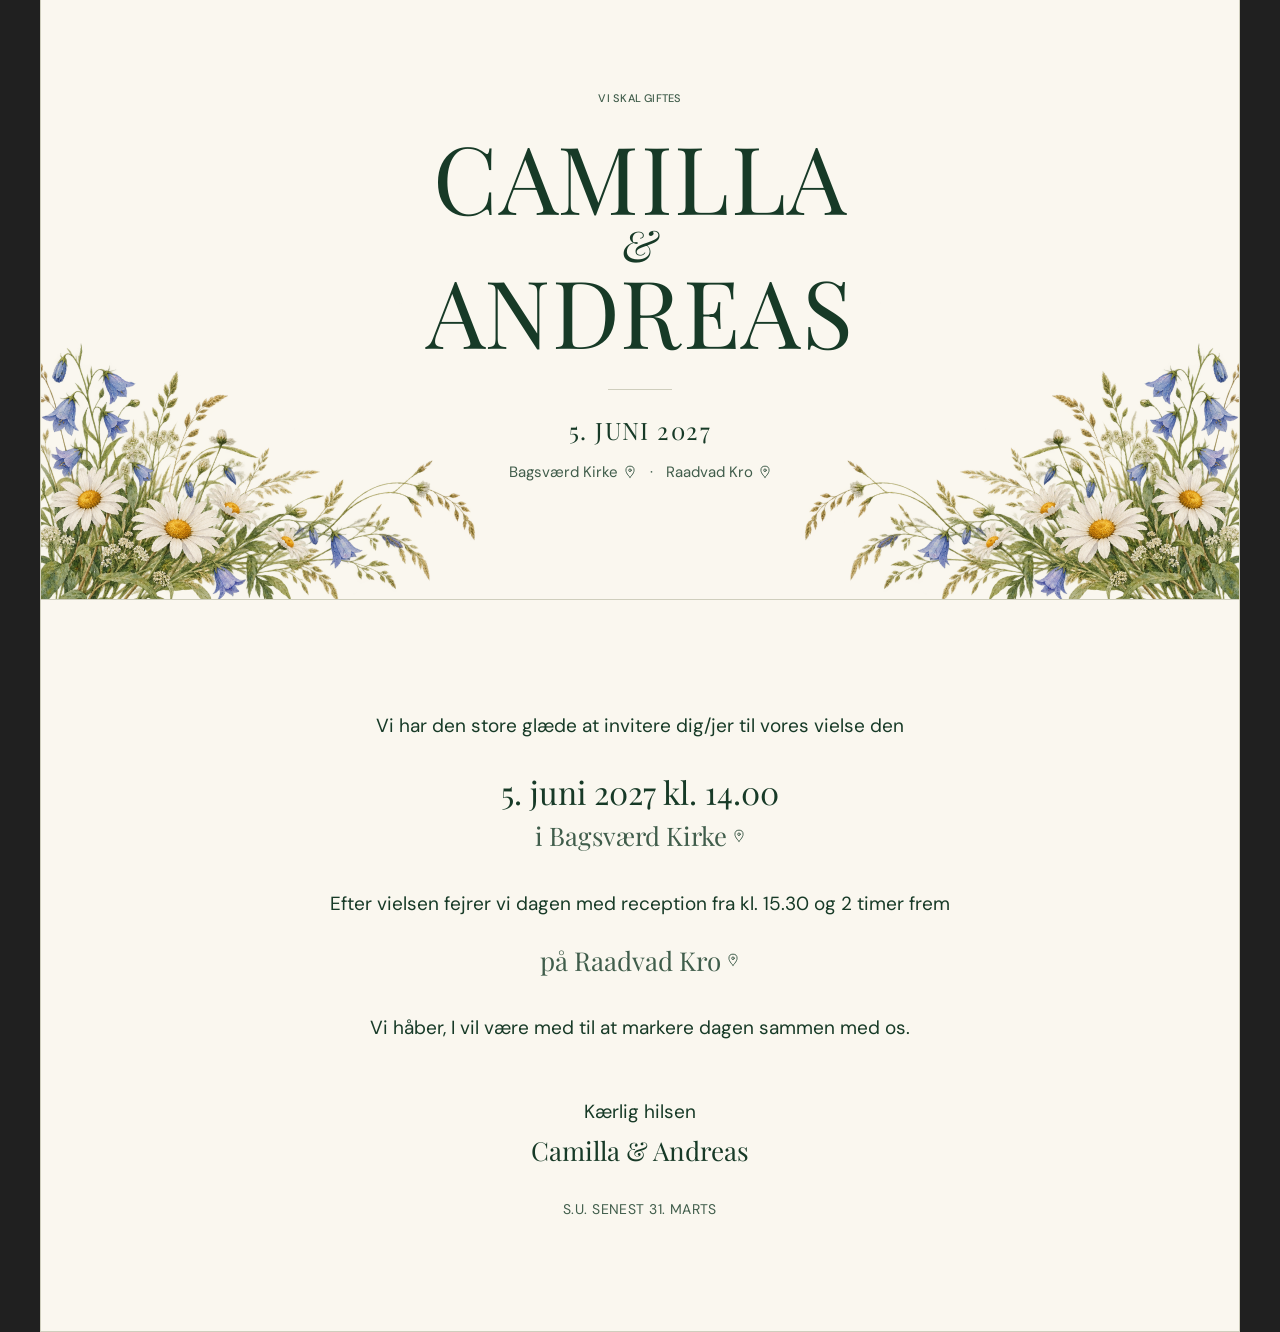
==== commit 05ff4456: "Load reception styling from the correct path" ====
--- a/reception/index.html
+++ b/reception/index.html
@@ -6,7 +6,7 @@
   <title>Camilla & Andreas · Vielse og reception</title>
   <link rel="preconnect" href="https://fonts.googleapis.com"><link rel="preconnect" href="https://fonts.gstatic.com" crossorigin>
   <link href="https://fonts.googleapis.com/css2?family=DM+Sans:wght@400;500&family=Playfair+Display:ital,wght@0,400;0,500;1,400&display=swap" rel="stylesheet">
-  <link rel="stylesheet" href="../style.css"><link rel="stylesheet" href="reception.css?v=20261028-3">
+  <link rel="stylesheet" href="../style.css"><link rel="stylesheet" href="/reception/reception.css?v=20261028-4">
 </head>
 <body>
   <main>
@@ -32,7 +32,7 @@
         <div class="invitation-signature">
           <p>Kærlig hilsen</p>
           <p>Camilla &amp; Andreas</p>
-          <p class="invitation-rsvp">S.U .. senest 31. marts</p>
+          <p class="invitation-rsvp">S.U. senest 31. marts</p>
         </div>
       </div>
     </section>
